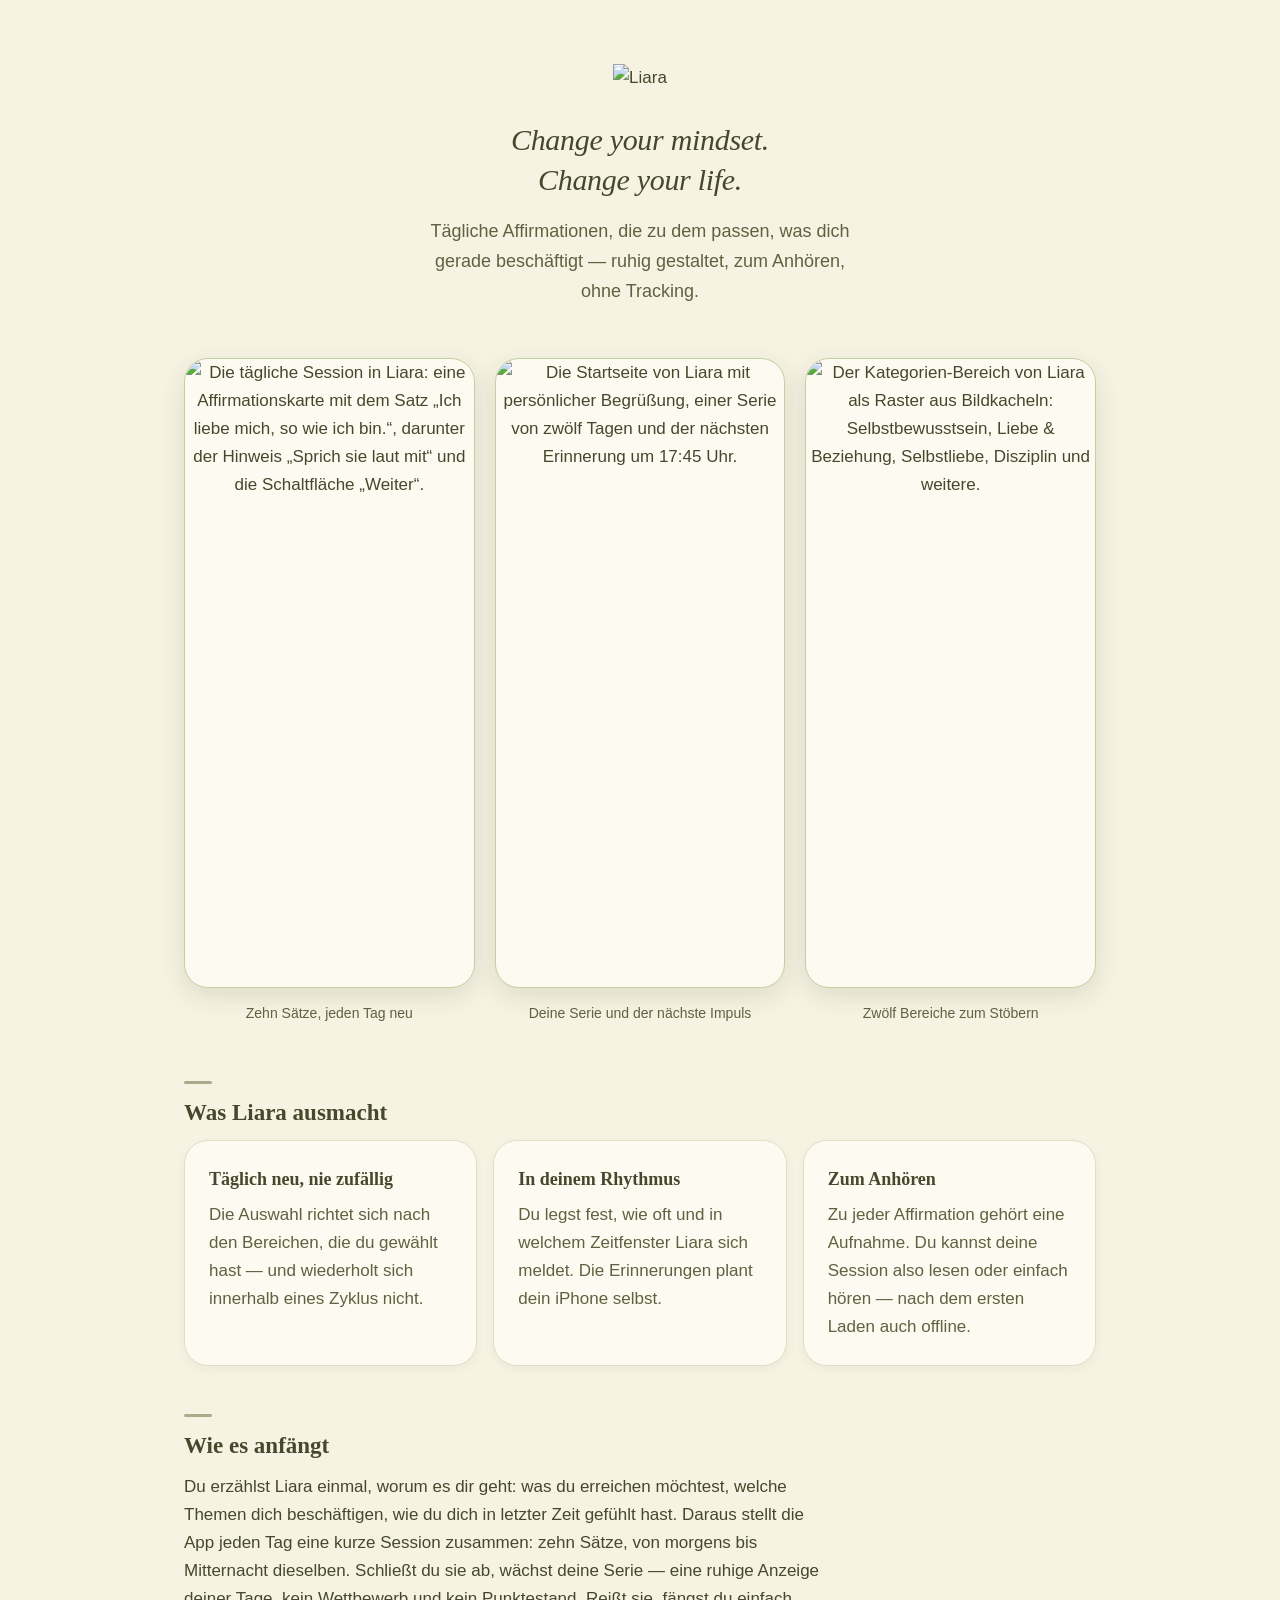
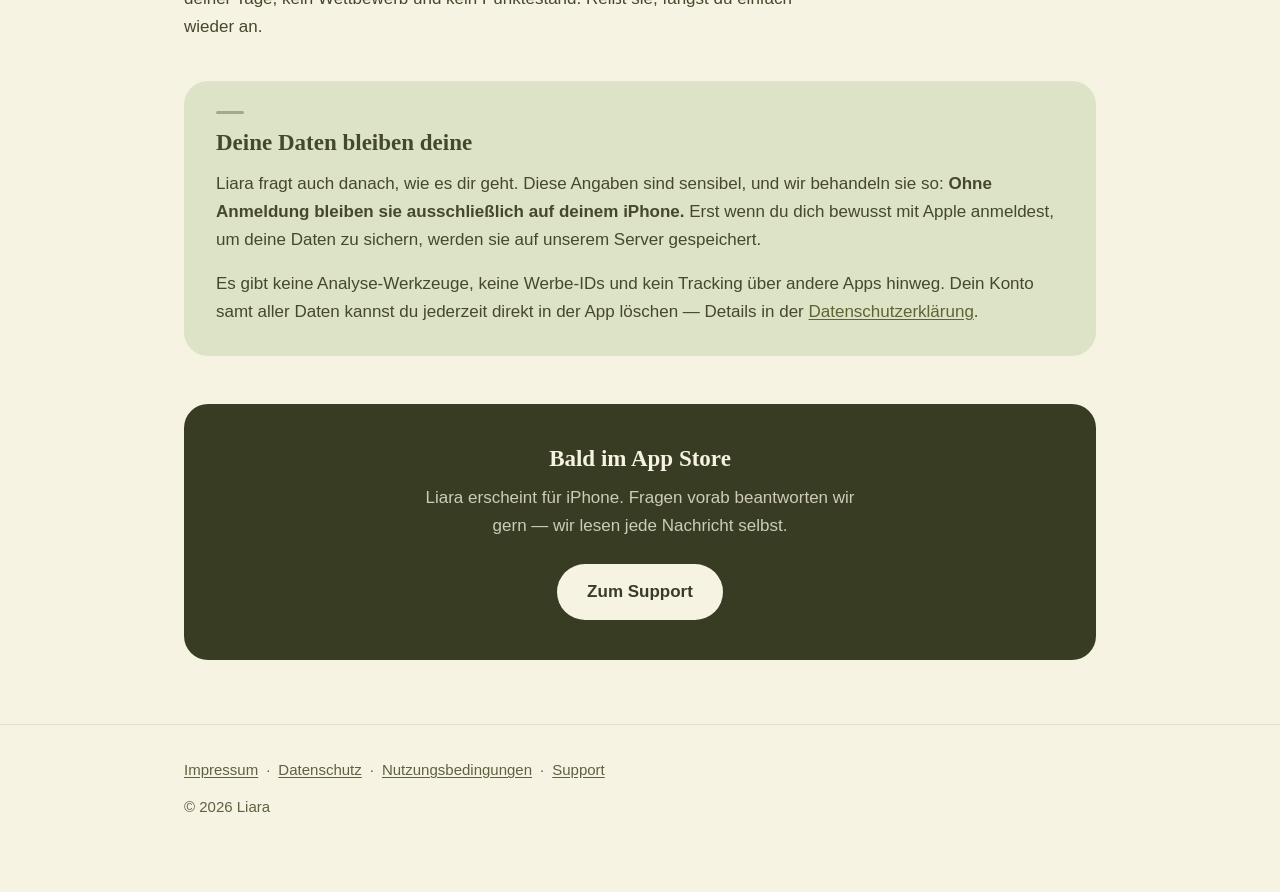
==== index.html @ dc2c60dd "Add files via upload" ====
<!DOCTYPE html>
<html lang="de">
<head>
<meta charset="utf-8">
<meta name="viewport" content="width=device-width, initial-scale=1">
<title>Liara — Affirmationen für deinen Tag</title>
<meta name="description" content="Liara ist eine App für tägliche Affirmationen: personalisiert, ruhig und ohne Tracking.">
<link rel="icon" href="assets/favicon.png">
<link rel="apple-touch-icon" href="assets/favicon.png">
<meta property="og:type" content="website">
<meta property="og:title" content="Liara — Affirmationen für deinen Tag">
<meta property="og:description" content="Tägliche Affirmationen, die zu dem passen, was dich gerade beschäftigt — ruhig gestaltet, zum Anhören, ohne Tracking.">
<meta property="og:image" content="https://liara-manifestation.com/assets/og-image.png">
<meta property="og:image:width" content="1200">
<meta property="og:image:height" content="630">
<link rel="stylesheet" href="style.css">
</head>
<body>

<main>

  <!-- Hero: Wortmarke wie im Splash, darunter die Tagline aus dem Onboarding -->
  <section class="hero">
    <div class="wrap wrap--wide">
      <img class="hero__mark" src="assets/wordmark.png" width="236" height="70" alt="Liara">
      <h1 class="hero__tagline" lang="en">Change your mindset.<br>Change your life.</h1>
      <p class="hero__sub">
        Tägliche Affirmationen, die zu dem passen, was dich gerade beschäftigt —
        ruhig gestaltet, zum Anhören, ohne Tracking.
      </p>
    </div>
  </section>

  <!-- Produktbilder: echte Screenshots aus der App (iPhone, 1206 × 2622) -->
  <div class="wrap wrap--wide">
    <div class="shots">
      <figure class="shot">
        <img src="assets/screen-session.png" width="580" height="1261" alt="Die tägliche Session in Liara: eine Affirmationskarte mit dem Satz „Ich liebe mich, so wie ich bin.“, darunter der Hinweis „Sprich sie laut mit“ und die Schaltfläche „Weiter“.">
        <figcaption>Zehn Sätze, jeden Tag neu</figcaption>
      </figure>
      <figure class="shot">
        <img src="assets/screen-home.png" width="580" height="1261" alt="Die Startseite von Liara mit persönlicher Begrüßung, einer Serie von zwölf Tagen und der nächsten Erinnerung um 17:45 Uhr.">
        <figcaption>Deine Serie und der nächste Impuls</figcaption>
      </figure>
      <figure class="shot">
        <img src="assets/screen-categories.jpg" width="580" height="1261" alt="Der Kategorien-Bereich von Liara als Raster aus Bildkacheln: Selbstbewusstsein, Liebe &amp; Beziehung, Selbstliebe, Disziplin und weitere.">
        <figcaption>Zwölf Bereiche zum Stöbern</figcaption>
      </figure>
    </div>
  </div>

  <div class="wrap wrap--wide">

    <h2>Was Liara ausmacht</h2>
    <div class="features">
      <article class="card">
        <h3>Täglich neu, nie zufällig</h3>
        <p>
          Die Auswahl richtet sich nach den Bereichen, die du gewählt hast — und
          wiederholt sich innerhalb eines Zyklus nicht.
        </p>
      </article>
      <article class="card">
        <h3>In deinem Rhythmus</h3>
        <p>
          Du legst fest, wie oft und in welchem Zeitfenster Liara sich meldet.
          Die Erinnerungen plant dein iPhone selbst.
        </p>
      </article>
      <article class="card">
        <h3>Zum Anhören</h3>
        <p>
          Zu jeder Affirmation gehört eine Aufnahme. Du kannst deine Session
          also lesen oder einfach hören — nach dem ersten Laden auch offline.
        </p>
      </article>
    </div>

    <h2>Wie es anfängt</h2>
    <p>
      Du erzählst Liara einmal, worum es dir geht: was du erreichen möchtest,
      welche Themen dich beschäftigen, wie du dich in letzter Zeit gefühlt hast.
      Daraus stellt die App jeden Tag eine kurze Session zusammen: zehn Sätze,
      von morgens bis Mitternacht dieselben. Schließt du sie ab, wächst deine
      Serie — eine ruhige Anzeige deiner Tage, kein Wettbewerb und kein
      Punktestand. Reißt sie, fängst du einfach wieder an.
    </p>

    <section class="panel">
      <h2>Deine Daten bleiben deine</h2>
      <p>
        Liara fragt auch danach, wie es dir geht. Diese Angaben sind sensibel,
        und wir behandeln sie so: <strong>Ohne Anmeldung bleiben sie
        ausschließlich auf deinem iPhone.</strong> Erst wenn du dich bewusst mit
        Apple anmeldest, um deine Daten zu sichern, werden sie auf unserem
        Server gespeichert.
      </p>
      <p>
        Es gibt keine Analyse-Werkzeuge, keine Werbe-IDs und kein Tracking über
        andere Apps hinweg. Dein Konto samt aller Daten kannst du jederzeit
        direkt in der App löschen — Details in der
        <a href="datenschutz.html">Datenschutzerklärung</a>.
      </p>
    </section>

    <section class="cta">
      <h2>Bald im App Store</h2>
      <p>
        Liara erscheint für iPhone. Fragen vorab beantworten wir gern — wir
        lesen jede Nachricht selbst.
      </p>
      <a class="btn" href="support.html">Zum Support</a>
    </section>

  </div>
</main>

<footer class="site">
  <div class="wrap wrap--wide">
    <nav>
      <a href="impressum.html">Impressum</a><span class="sep">·</span><a href="datenschutz.html">Datenschutz</a><span class="sep">·</span><a href="nutzungsbedingungen.html">Nutzungsbedingungen</a><span class="sep">·</span><a href="support.html">Support</a>
    </nav>
    <p>© 2026 Liara</p>
  </div>
</footer>

</body>
</html>
---- style.css ----
/* Liara — Website
 *
 * Bewusst eine einzige, lokale CSS-Datei: keine Webfonts, kein CDN, kein
 * JavaScript. Nur so ist die Aussage „keine Cookies, kein Tracking" in der
 * Datenschutzerklärung nachweisbar wahr — und es braucht kein Consent-Banner.
 *
 * Alle Werte sind 1:1 aus lib/theme/app_theme.dart (AppColorsData.light,
 * AppRadius, AppSpacing, AppText) übernommen. Keine eigenen Farbtöne erfinden:
 * die Paare sind in test/theme_test.dart auf WCAG-AA festgenagelt.
 */

:root {
  color-scheme: light;

  /* Flächen */
  --background: #f7f3e3;   /* Ivory — Markengrund */
  --surface: #fdfbf1;
  --surface-alt: #ede8d5;

  /* Schrift */
  --text: #45482c;         /* Olive — dunkelster Kern der Logo-Schrift */
  --text-muted: #5f6140;
  --text-faint: #9aa07e;

  /* Akzent — dezent, NICHT die CTA-Fläche (Ink-Fill-Regel der App) */
  --accent: #5f6435;
  --accent-soft: #dde3c6;
  --selected-fill: #edf0dc;
  --on-accent: #f7f3e3;

  /* Kontraststarke Füllfläche: Ink trägt, Ivory schreibt darauf */
  --ink: #383c23;
  --on-ink: #f7f3e3;

  --border: #e3ddc7;
  --image-border: #c3d1a2;
  --image-border-width: 1px;

  /* Schatten — Basis #2B2F1C, Alphas wie shadowLevel1/2/Hero */
  --shadow-1: 0 2px 8px rgba(43, 47, 28, 0.04);
  --shadow-2: 0 3px 10px rgba(43, 47, 28, 0.05);
  --shadow-hero: 0 8px 24px rgba(43, 47, 28, 0.12);

  /* Radien — AppRadius */
  --r-button: 32px;
  --r-card: 20px;
  --r-card-lg: 24px;
  --r-input: 16px;
  --r-affirmation: 28px;   /* SessionAffirmationCard */

  --serif: Georgia, "Times New Roman", serif;
  --sans: -apple-system, BlinkMacSystemFont, "Segoe UI", Roboto, sans-serif;

  /* Lesbare Zeilenlänge für die Rechtstexte */
  --measure: 68ch;
}

* {
  box-sizing: border-box;
}

html {
  -webkit-text-size-adjust: 100%;
}

body {
  margin: 0;
  background: var(--background);
  color: var(--text);
  font-family: var(--sans);
  font-size: 17px;
  line-height: 1.65;
}

img {
  max-width: 100%;
}

.wrap {
  max-width: 760px;
  margin: 0 auto;
  padding: 0 24px;
}

.wrap--wide {
  max-width: 960px;
}

/* ---------- Kopf ---------- */

header.site {
  padding: 28px 0 4px;
}

header.site .brand {
  display: inline-block;
  line-height: 0;
}

header.site .brand img {
  width: 104px;
  height: auto;
}

/* ---------- Text ---------- */

main {
  padding: 8px 0 56px;
}

h1 {
  font-family: var(--serif);
  font-size: 36px;
  line-height: 1.18;
  font-weight: 700;
  margin: 28px 0 10px;
  letter-spacing: -0.01em;
}

h2 {
  font-family: var(--serif);
  font-size: 23px;
  line-height: 1.3;
  font-weight: 700;
  margin: 48px 0 12px;
}

/* Kleiner Oliv-Marker statt durchgezogener Trennlinie: gliedert ruhiger,
   besonders in langen Rechtstexten. */
h2::before {
  content: "";
  display: block;
  width: 28px;
  height: 3px;
  margin-bottom: 14px;
  border-radius: 2px;
  background: var(--accent);
  opacity: 0.5;
}

h3 {
  font-family: var(--serif);
  font-size: 18px;
  font-weight: 700;
  margin: 26px 0 6px;
}

p,
ul,
ol {
  margin: 0 0 16px;
}

/* Zeilenlänge begrenzen — in Karten und Hero hebt das der Container auf. */
main > .wrap > p,
main > .wrap > ul,
main > .wrap > ol,
main > .wrap > address {
  max-width: var(--measure);
}

ul,
ol {
  padding-left: 22px;
}

li {
  margin-bottom: 7px;
}

a {
  color: var(--accent);
  text-underline-offset: 2px;
}

a:hover {
  color: var(--ink);
}

:focus-visible {
  outline: 3px solid var(--accent);
  outline-offset: 3px;
  border-radius: 4px;
}

strong {
  font-weight: 700;
}

.lead {
  font-size: 20px;
  line-height: 1.5;
  color: var(--text-muted);
  margin-bottom: 28px;
  max-width: 34ch;
}

.updated {
  font-size: 15px;
  color: var(--text-muted);
  margin-bottom: 36px;
}

.eyebrow {
  font-size: 12px;
  font-weight: 600;
  letter-spacing: 0.18em;
  text-transform: uppercase;
  color: var(--text-muted);
  margin: 0 0 10px;
}

address {
  font-style: normal;
  margin-bottom: 16px;
}

/* ---------- Startseite: Hero ---------- */

.hero {
  text-align: center;
  padding: 56px 0 8px;
}

.hero__mark {
  width: 236px;
  height: auto;
  margin: 0 auto 28px;
}

/* Die eine bewusst englische Zeile der App (step_welcome.dart) */
.hero__tagline {
  font-family: var(--serif);
  font-size: 30px;
  line-height: 1.32;
  font-weight: 500;
  font-style: italic;
  margin: 0 0 18px;
}

.hero__sub {
  font-size: 18px;
  color: var(--text-muted);
  max-width: 44ch;
  margin: 0 auto;
}

/* ---------- Startseite: Screenshots ---------- */

/* Echte Screenshots statt eines nachgebauten Geräterahmens: das Bild bringt
   seine eigenen Rundungen mit, der Rahmen ist derselbe feine Salbeirand wie
   auf den Bildkacheln der App (--image-border). */

.shots {
  display: grid;
  grid-template-columns: repeat(3, 1fr);
  gap: 20px;
  align-items: start;
  padding: 44px 0 8px;
}

.shot {
  margin: 0;
  text-align: center;
}

.shot img {
  display: block;
  width: 100%;
  height: auto;
  border-radius: var(--r-card-lg);
  border: var(--image-border-width) solid var(--image-border);
  box-shadow: var(--shadow-hero);
  background: var(--surface);
}

.shot figcaption {
  margin-top: 14px;
  font-size: 14px;
  color: var(--text-muted);
}

/* ---------- Bausteine ---------- */

.features {
  display: grid;
  grid-template-columns: repeat(3, 1fr);
  gap: 16px;
  margin: 8px 0 8px;
}

.card {
  background: var(--surface);
  border: 1px solid var(--border);
  border-radius: var(--r-card-lg);
  box-shadow: var(--shadow-2);
  padding: 24px;
}

.card h3 {
  margin-top: 0;
}

.card > :last-child {
  margin-bottom: 0;
}

.card p {
  color: var(--text-muted);
  margin-bottom: 0;
}

/* Ruhige Akzentfläche — helle Lasur, keine Tonverschiebung ins Greige. */
.panel {
  background: var(--accent-soft);
  border-radius: var(--r-card-lg);
  padding: 30px 32px;
  margin: 40px 0;
}

.panel h2 {
  margin-top: 0;
}

.panel h2::before {
  background: var(--ink);
  opacity: 0.35;
}

.panel > :last-child {
  margin-bottom: 0;
}

/* Hinweisblock in den Rechtstexten */
.callout {
  background: var(--accent-soft);
  border-radius: var(--r-card);
  padding: 20px 24px;
  margin: 0 0 26px;
  max-width: none;
}

.callout > :last-child {
  margin-bottom: 0;
}

/* Kontraststarke Fläche: Ink füllt, Ivory schreibt — Ink-Fill-Regel. */
.cta {
  background: var(--ink);
  color: var(--on-ink);
  border-radius: var(--r-card-lg);
  padding: 40px 32px;
  margin: 48px 0 8px;
  text-align: center;
}

.cta h2 {
  color: var(--on-ink);
  margin: 0 0 10px;
}

.cta h2::before {
  display: none;
}

.cta p {
  color: rgba(247, 243, 227, 0.78);
  max-width: 46ch;
  margin: 0 auto 24px;
}

/* Nur Fließtext-Links im dunklen Block — der Button bringt seine eigene
   Farbgebung mit (Ivory-Fläche, Ink-Schrift). Ohne :not(.btn) gewinnt diese
   Regel über `.btn` und das Label wird ivory auf ivory. */
.cta a:not(.btn) {
  color: var(--on-ink);
}

.btn {
  display: inline-block;
  background: var(--on-ink);
  color: var(--ink);
  border-radius: var(--r-button);
  padding: 14px 30px;
  font-weight: 600;
  text-decoration: none;
}

.btn:hover {
  color: var(--ink);
  opacity: 0.9;
}

/* FAQ-Karten auf der Support-Seite */
.faq {
  display: grid;
  gap: 14px;
  margin-bottom: 8px;
}

.faq .card h3 {
  font-size: 18px;
}

.faq .card p,
.faq .card ul {
  color: var(--text);
}

/* Tabellen dürfen als einzige horizontal scrollen, damit die Seite es nie tut. */
.table-scroll {
  overflow-x: auto;
  margin: 0 0 26px;
  border: 1px solid var(--border);
  border-radius: var(--r-card);
  background: var(--surface);
  -webkit-overflow-scrolling: touch;
}

table {
  border-collapse: collapse;
  width: 100%;
  min-width: 560px;
  font-size: 15px;
}

th,
td {
  text-align: left;
  vertical-align: top;
  padding: 12px 14px;
  border-bottom: 1px solid var(--border);
}

th {
  background: var(--surface-alt);
  font-weight: 700;
  font-family: var(--serif);
}

tr:last-child td {
  border-bottom: none;
}

/* ---------- Fuß ---------- */

footer.site {
  border-top: 1px solid var(--border);
  padding: 30px 0 56px;
  font-size: 15px;
  color: var(--text-muted);
}

footer.site nav {
  margin-bottom: 10px;
  line-height: 2;
}

footer.site a {
  color: var(--text-muted);
  text-decoration: underline;
  white-space: nowrap;
}

footer.site .sep {
  padding: 0 8px;
  color: var(--text-muted);
}

/* ---------- Schmale Displays ---------- */

@media (max-width: 760px) {
  .features {
    grid-template-columns: 1fr;
  }

  .shots {
    grid-template-columns: repeat(3, 66%);
    gap: 14px;
    overflow-x: auto;
    scroll-snap-type: x mandatory;
    scroll-padding: 0 18px;
    padding-bottom: 14px;
    -webkit-overflow-scrolling: touch;
  }

  .shot {
    scroll-snap-align: center;
  }
}

@media (max-width: 480px) {
  body {
    font-size: 16px;
  }

  .wrap {
    padding: 0 18px;
  }

  h1 {
    font-size: 29px;
  }

  h2 {
    font-size: 21px;
  }

  .hero {
    padding-top: 36px;
  }

  .hero__mark {
    width: 186px;
  }

  .hero__tagline {
    font-size: 25px;
  }

  .lead {
    font-size: 18px;
  }

  .panel,
  .cta {
    padding: 26px 20px;
  }
}

@media (prefers-reduced-motion: reduce) {
  * {
    animation: none !important;
    transition: none !important;
  }
}
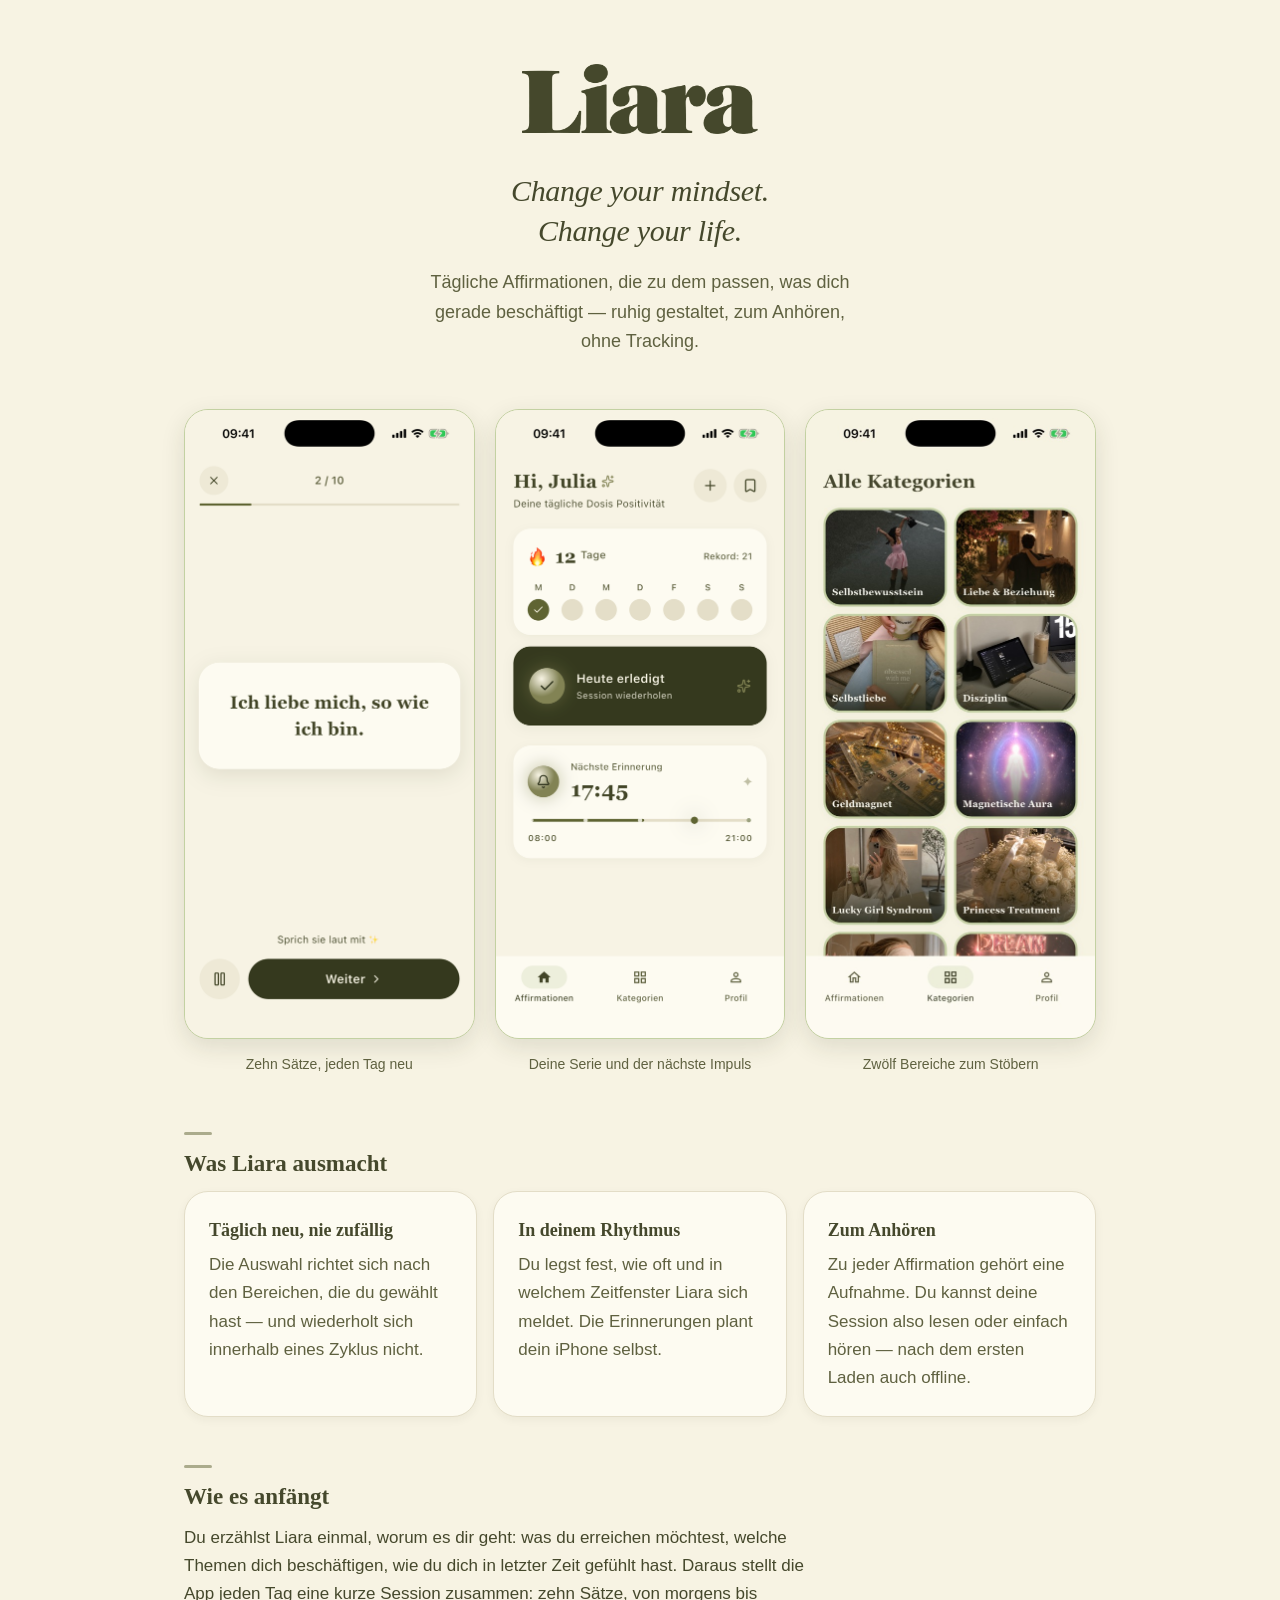
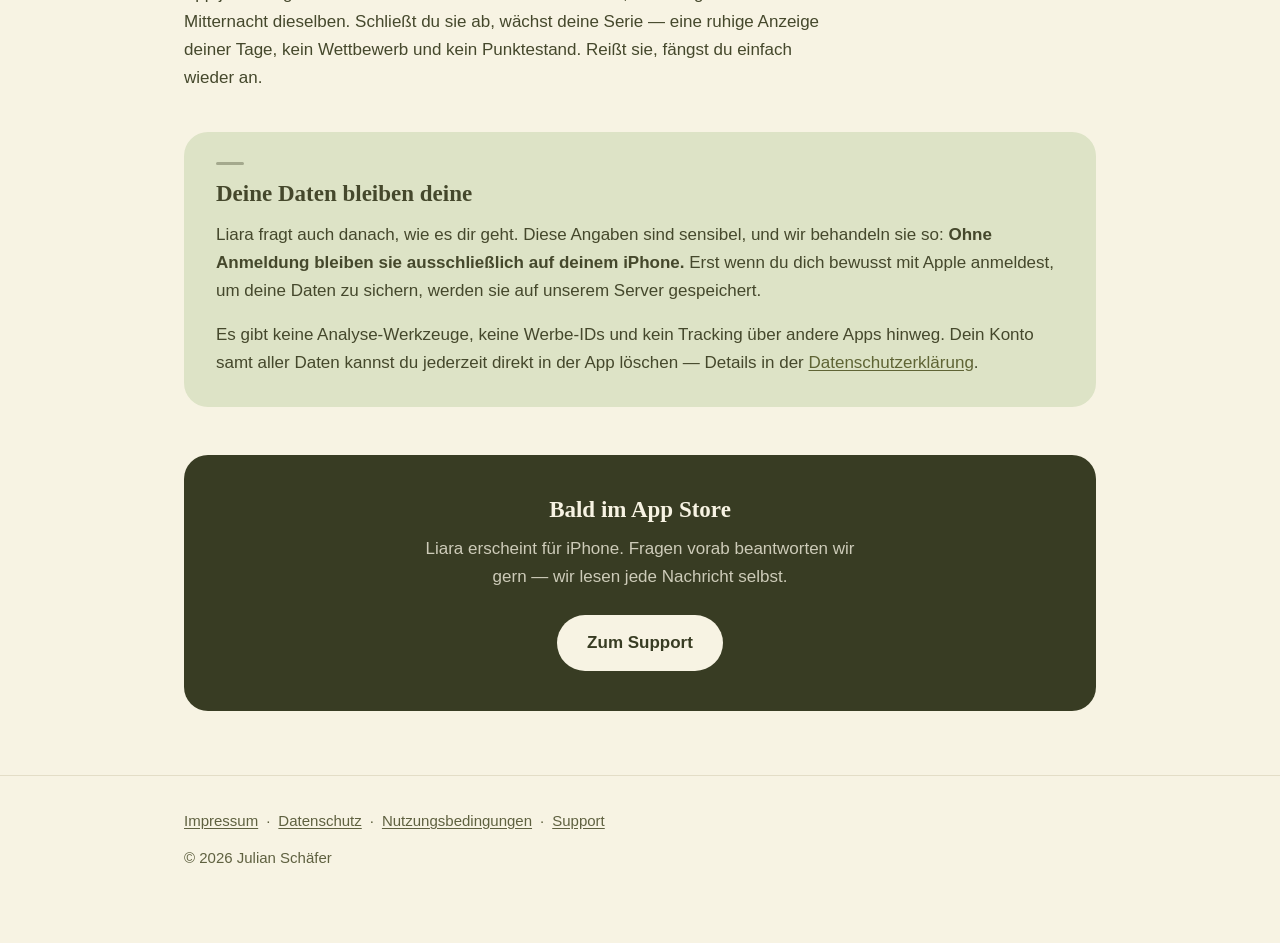
==== commit 2fd26eed: "Add files via upload" ====
--- a/index.html
+++ b/index.html
@@ -120,7 +120,7 @@
     <nav>
       <a href="impressum.html">Impressum</a><span class="sep">·</span><a href="datenschutz.html">Datenschutz</a><span class="sep">·</span><a href="nutzungsbedingungen.html">Nutzungsbedingungen</a><span class="sep">·</span><a href="support.html">Support</a>
     </nav>
-    <p>© 2026 Liara</p>
+    <p>© 2026 Julian Schäfer</p>
   </div>
 </footer>
 
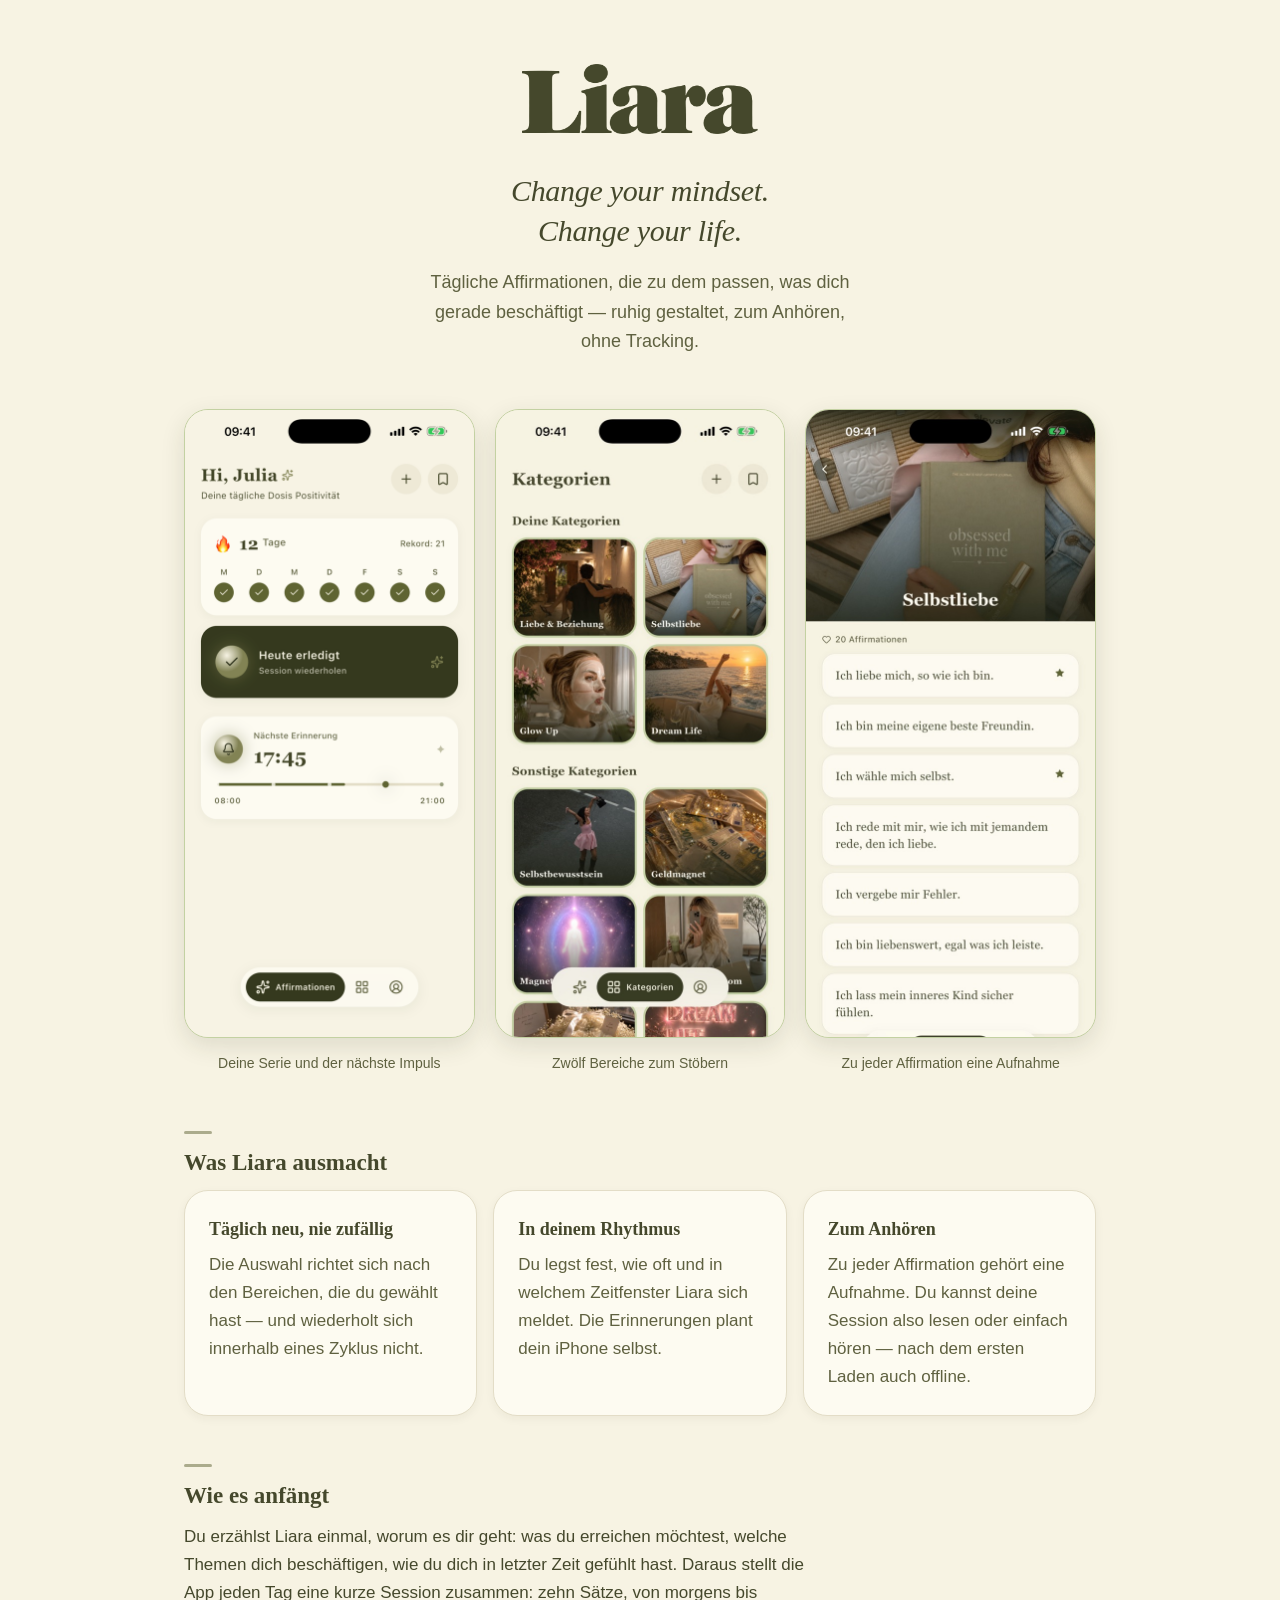
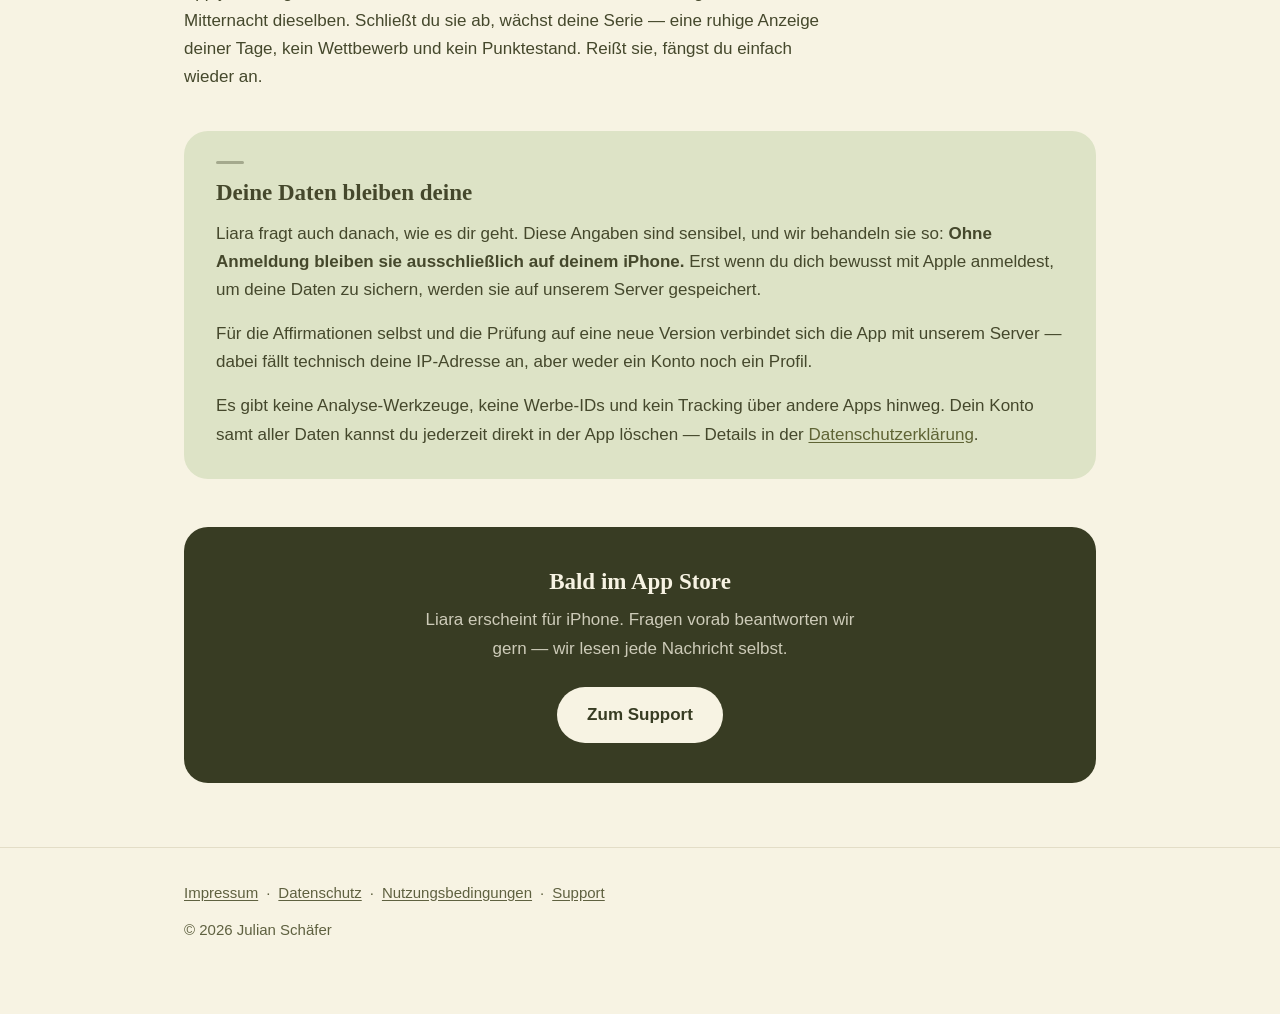
==== commit 8f8b0972: "Add files via upload" ====
--- a/index.html
+++ b/index.html
@@ -31,20 +31,21 @@
     </div>
   </section>
 
-  <!-- Produktbilder: echte Screenshots aus der App (iPhone, 1206 × 2622) -->
+  <!-- Produktbilder: echte Screenshots aus der App (iPhone 17 Pro Max, 1320 × 2868),
+       Auswahl aus den App-Store-Motiven — Quelle: tools/store_shots -->
   <div class="wrap wrap--wide">
     <div class="shots">
       <figure class="shot">
-        <img src="assets/screen-session.png" width="580" height="1261" alt="Die tägliche Session in Liara: eine Affirmationskarte mit dem Satz „Ich liebe mich, so wie ich bin.“, darunter der Hinweis „Sprich sie laut mit“ und die Schaltfläche „Weiter“.">
-        <figcaption>Zehn Sätze, jeden Tag neu</figcaption>
-      </figure>
-      <figure class="shot">
-        <img src="assets/screen-home.png" width="580" height="1261" alt="Die Startseite von Liara mit persönlicher Begrüßung, einer Serie von zwölf Tagen und der nächsten Erinnerung um 17:45 Uhr.">
+        <img src="assets/screen-home.png" width="580" height="1260" alt="Die Startseite von Liara: Begrüßung „Hi, Julia“, eine Serie von zwölf Tagen mit abgehakter Woche, die erledigte Session des Tages und die nächste Erinnerung um 17:45 Uhr.">
         <figcaption>Deine Serie und der nächste Impuls</figcaption>
       </figure>
       <figure class="shot">
-        <img src="assets/screen-categories.jpg" width="580" height="1261" alt="Der Kategorien-Bereich von Liara als Raster aus Bildkacheln: Selbstbewusstsein, Liebe &amp; Beziehung, Selbstliebe, Disziplin und weitere.">
+        <img src="assets/screen-categories.jpg" width="580" height="1260" alt="Der Kategorien-Bereich von Liara als Raster aus Bildkacheln, gegliedert in „Deine Kategorien“ wie Liebe &amp; Beziehung, Selbstliebe, Glow Up und Dream Life und „Sonstige Kategorien“ wie Selbstbewusstsein und Geldmagnet.">
         <figcaption>Zwölf Bereiche zum Stöbern</figcaption>
+      </figure>
+      <figure class="shot">
+        <img src="assets/screen-category.jpg" width="580" height="1260" alt="Die Kategorie Selbstliebe mit Titelbild und einer Liste von Affirmationen, etwa „Ich liebe mich, so wie ich bin.“ und „Ich wähle mich selbst.“, beide mit Stern gespeichert.">
+        <figcaption>Zu jeder Affirmation eine Aufnahme</figcaption>
       </figure>
     </div>
   </div>
@@ -96,6 +97,11 @@
         Server gespeichert.
       </p>
       <p>
+        Für die Affirmationen selbst und die Prüfung auf eine neue Version
+        verbindet sich die App mit unserem Server — dabei fällt technisch deine
+        IP-Adresse an, aber weder ein Konto noch ein Profil.
+      </p>
+      <p>
         Es gibt keine Analyse-Werkzeuge, keine Werbe-IDs und kein Tracking über
         andere Apps hinweg. Dein Konto samt aller Daten kannst du jederzeit
         direkt in der App löschen — Details in der
--- a/style.css
+++ b/style.css
@@ -475,7 +475,11 @@
   }
 
   .shots {
-    grid-template-columns: repeat(3, 66%);
+    /* Eine Wisch-Leiste statt zweier Reihen: die Spalten entstehen implizit,
+       so viele wie es Motive gibt. */
+    grid-template-columns: none;
+    grid-auto-flow: column;
+    grid-auto-columns: 66%;
     gap: 14px;
     overflow-x: auto;
     scroll-snap-type: x mandatory;
